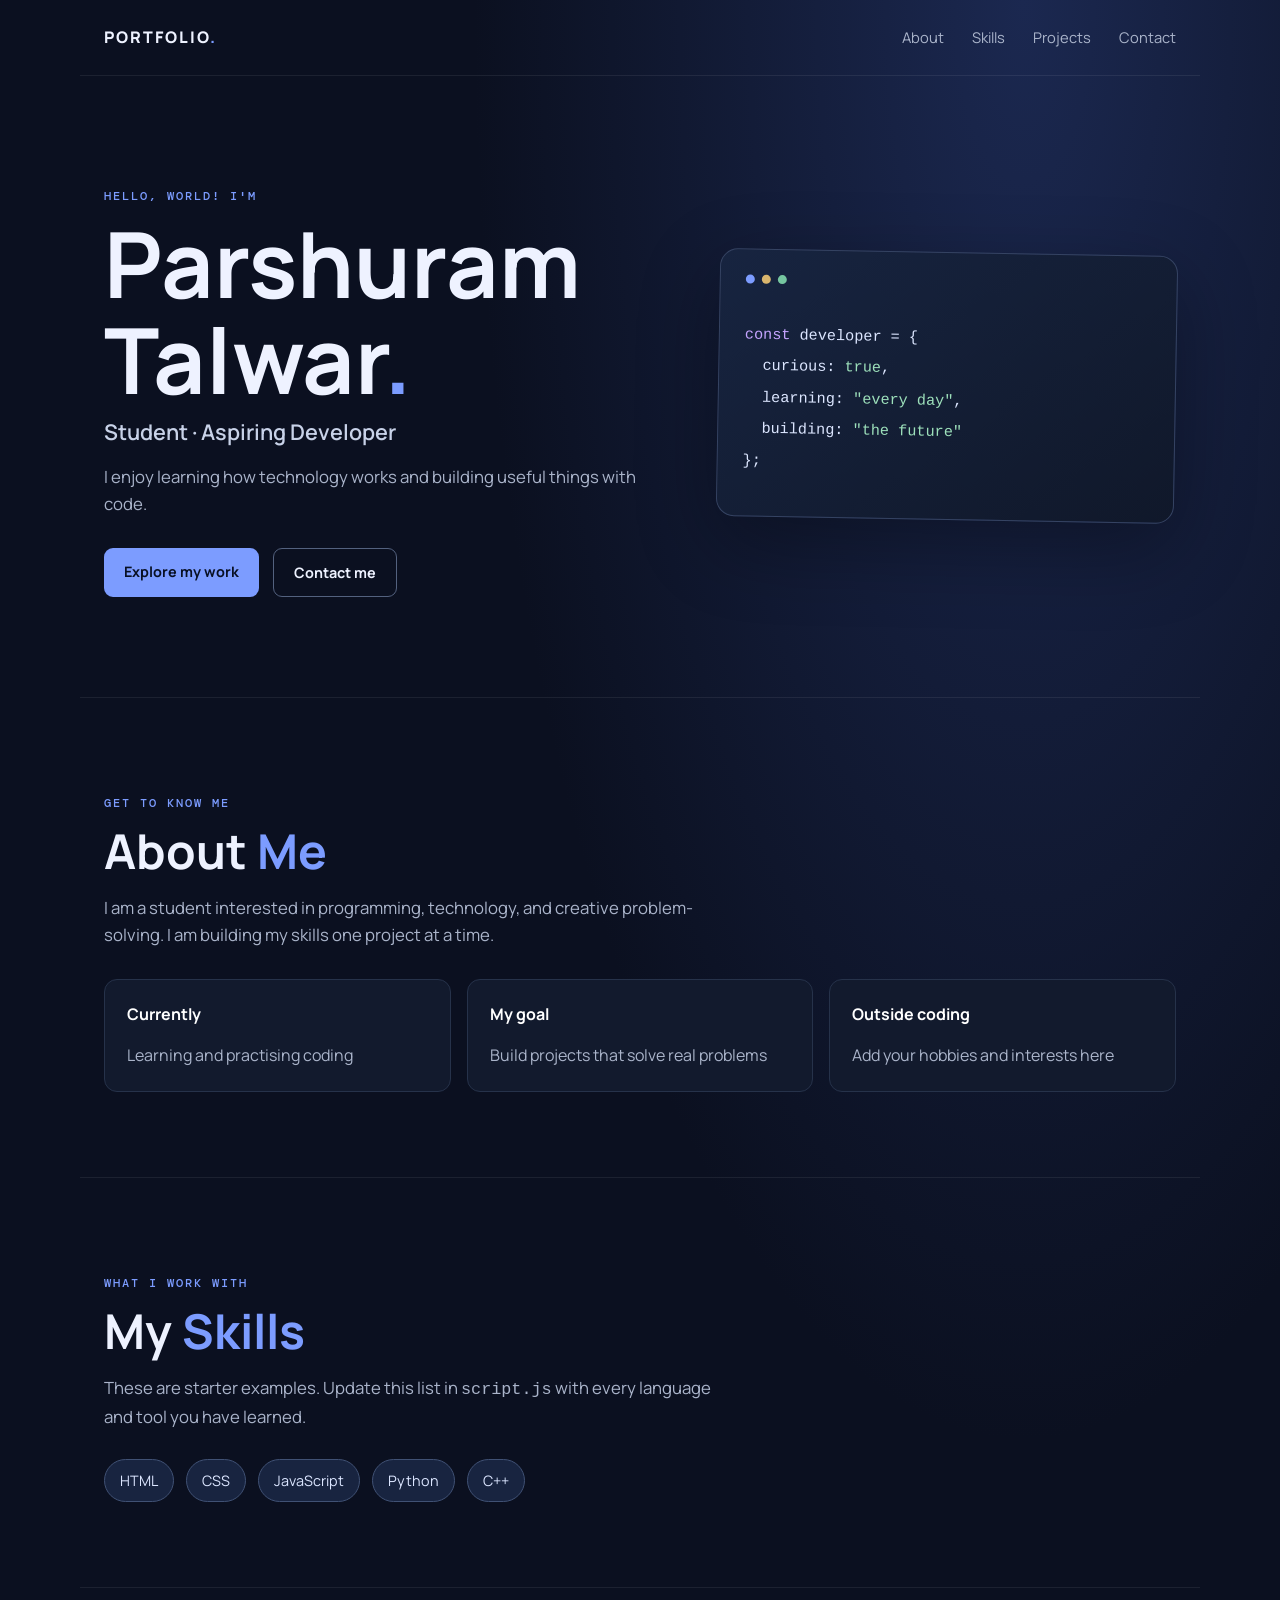
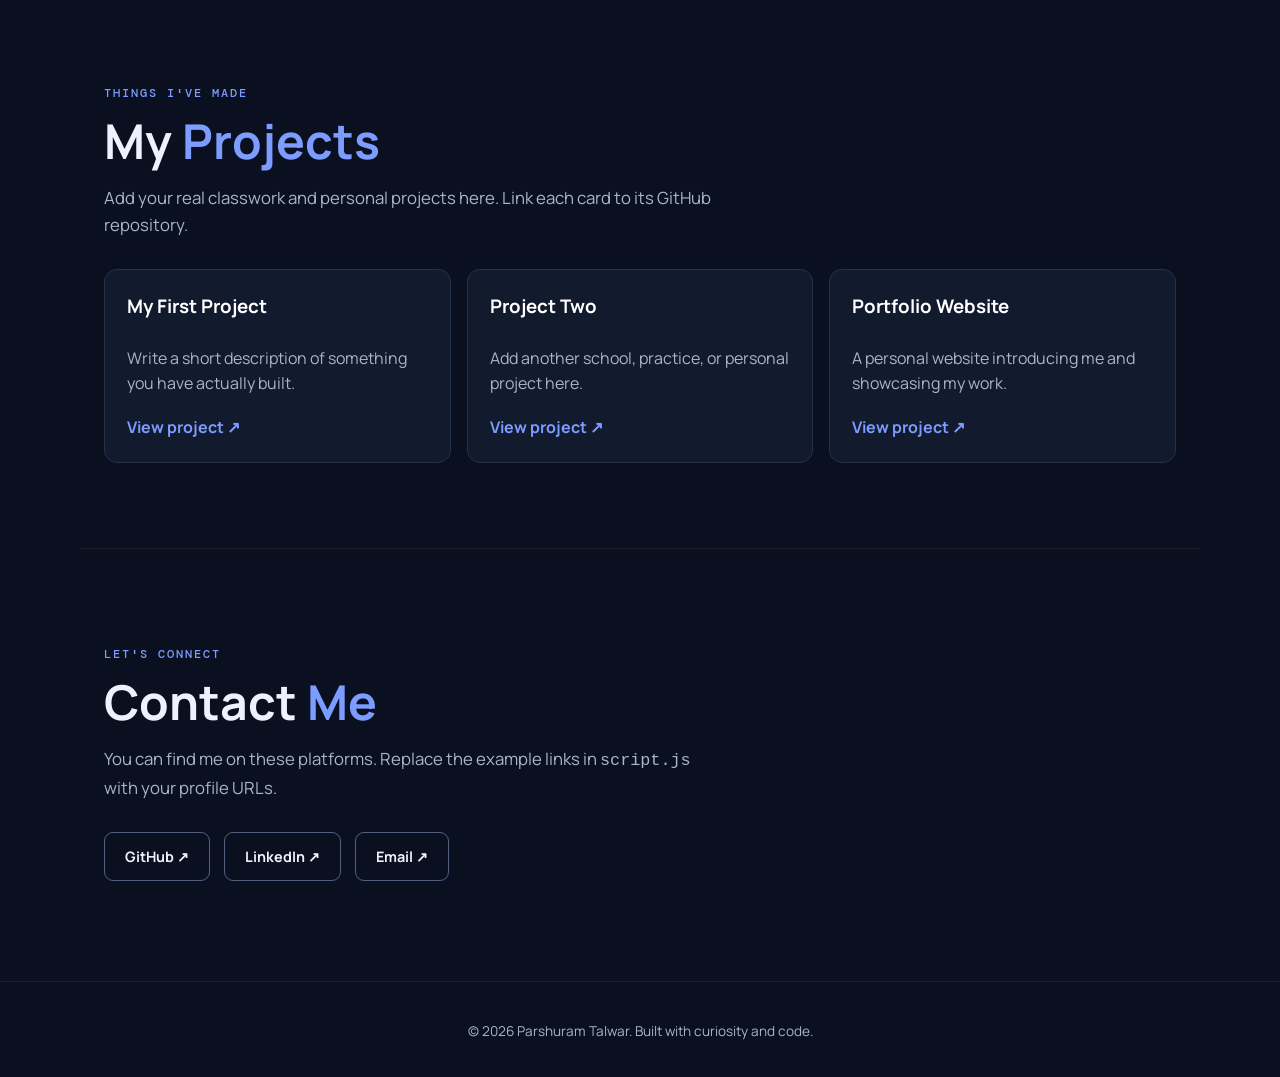
==== index.html @ 65257afc "Add files via upload" ====
<!DOCTYPE html>
<html lang="en">
<head>
  <meta charset="UTF-8" />
  <meta name="viewport" content="width=device-width, initial-scale=1.0" />
  <meta name="description" content="Student developer portfolio" />
  <title>Parshuram Talwar | Portfolio</title>
  <link rel="stylesheet" href="style.css" />
  <script src="script.js" defer></script>
</head>
<body>
  <header class="site-header">
    <a class="logo" href="#home">PORTFOLIO<span>.</span></a>
    <button class="menu-toggle" aria-label="Toggle navigation" aria-expanded="false">☰</button>
    <nav id="navigation">
      <a href="#about">About</a><a href="#skills">Skills</a>
      <a href="#projects">Projects</a><a href="#contact">Contact</a>
    </nav>
  </header>

  <main>
    <section class="hero" id="home">
      <div class="hero-content">
        <p class="eyebrow">HELLO, WORLD! I'M</p>
        <h1>Parshuram Talwar<span>.</span></h1>
        <h2>Student · Aspiring Developer</h2>
        <p class="intro">I enjoy learning how technology works and building useful things with code.</p>
        <div class="actions">
          <a class="button primary" href="#projects">Explore my work</a>
          <a class="button secondary" href="#contact">Contact me</a>
        </div>
      </div>
      <div class="hero-card" aria-label="Code illustration">
        <div class="window-dots"><i></i><i></i><i></i></div>
        <pre><code><span class="code-purple">const</span> developer = {
  curious: <span class="code-green">true</span>,
  learning: <span class="code-green">"every day"</span>,
  building: <span class="code-green">"the future"</span>
};</code></pre>
      </div>
    </section>

    <section class="section" id="about">
      <p class="eyebrow">GET TO KNOW ME</p>
      <h2>About <span>Me</span></h2>
      <p class="section-copy">I am a student interested in programming, technology, and creative problem-solving. I am building my skills one project at a time.</p>
      <div class="info-grid">
        <article class="info-card"><strong>Currently</strong><p>Learning and practising coding</p></article>
        <article class="info-card"><strong>My goal</strong><p>Build projects that solve real problems</p></article>
        <article class="info-card"><strong>Outside coding</strong><p>Add your hobbies and interests here</p></article>
      </div>
    </section>

    <section class="section" id="skills">
      <p class="eyebrow">WHAT I WORK WITH</p>
      <h2>My <span>Skills</span></h2>
      <p class="section-copy">These are starter examples. Update this list in <code>script.js</code> with every language and tool you have learned.</p>
      <div class="skills-list" id="skills-list"></div>
    </section>

    <section class="section" id="projects">
      <p class="eyebrow">THINGS I'VE MADE</p>
      <h2>My <span>Projects</span></h2>
      <p class="section-copy">Add your real classwork and personal projects here. Link each card to its GitHub repository.</p>
      <div class="project-grid" id="project-list"></div>
    </section>

    <section class="section contact-section" id="contact">
      <p class="eyebrow">LET'S CONNECT</p>
      <h2>Contact <span>Me</span></h2>
      <p class="section-copy">You can find me on these platforms. Replace the example links in <code>script.js</code> with your profile URLs.</p>
      <div class="actions social-links" id="social-links"></div>
    </section>
  </main>

  <footer><p>© <span id="year"></span> Parshuram Talwar. Built with curiosity and code.</p></footer>
</body>
</html>
---- style.css ----
@import url('https://fonts.googleapis.com/css2?family=DM+Mono:wght@400;500&family=Manrope:wght@400;500;600;700;800&display=swap');
:root{--bg:#0b1020;--panel:#121a2d;--text:#eef2ff;--muted:#aab4ca;--accent:#7c9cff;--line:#26324a}
*{box-sizing:border-box}html{scroll-behavior:smooth}body{margin:0;background:radial-gradient(ellipse at 80% 0%,#1b2850 0,transparent 38%),var(--bg);color:var(--text);font-family:Manrope,Arial,sans-serif;line-height:1.6}
a{color:inherit;text-decoration:none}.site-header{height:76px;max-width:1120px;margin:auto;padding:0 24px;display:flex;align-items:center;justify-content:space-between;border-bottom:1px solid #ffffff12}
.logo{font-weight:800;letter-spacing:2px}.logo span,h1 span,h2 span{color:var(--accent)}nav{display:flex;gap:28px;color:var(--muted);font-size:.92rem}nav a:hover{color:white}.menu-toggle{display:none;background:none;border:0;color:white;font-size:1.5rem}
.hero{max-width:1120px;min-height:590px;margin:auto;padding:100px 24px;display:grid;grid-template-columns:1.1fr .9fr;align-items:center;gap:55px}.eyebrow{font:500 .75rem 'DM Mono',monospace;letter-spacing:2px;color:var(--accent)}h1{font-size:clamp(3.2rem,8vw,5.7rem);line-height:1.05;margin:12px 0}h2{font-size:clamp(2rem,4vw,3rem);line-height:1.15;margin:10px 0 20px}.hero h2{font-size:1.35rem;color:#c8d2e8;font-weight:600}.intro,.section-copy{max-width:620px;color:var(--muted);font-size:1.05rem}.actions{display:flex;gap:14px;flex-wrap:wrap;margin-top:30px}.button{padding:12px 20px;border-radius:9px;font-weight:700;font-size:.9rem}.primary{background:var(--accent);color:#081024}.secondary{border:1px solid #53617e;color:var(--text)}.hero-card{background:linear-gradient(145deg,#172440,#10182a);border:1px solid #354362;border-radius:18px;padding:25px;box-shadow:0 25px 80px #0005;transform:rotate(1deg)}.window-dots{display:flex;gap:7px;margin-bottom:35px}.window-dots i{width:9px;height:9px;border-radius:50%;background:#7c9cff}.window-dots i:nth-child(2){background:#d9b56d}.window-dots i:nth-child(3){background:#76c6a0}pre{white-space:pre-wrap;color:#dce6ff;font: .95rem/2 'DM Mono',monospace}.code-purple{color:#c5a4ff}.code-green{color:#9de0bb}
.section{max-width:1120px;margin:auto;padding:85px 24px;border-top:1px solid #ffffff12}.section h2{margin-bottom:12px}.info-grid,.project-grid{display:grid;grid-template-columns:repeat(3,1fr);gap:16px;margin-top:30px}.info-card,.project-card{background:var(--panel);border:1px solid var(--line);border-radius:13px;padding:22px}.info-card strong,.project-card h3{color:#fff}.info-card p,.project-card p{color:var(--muted);margin-bottom:0}.skills-list{display:flex;flex-wrap:wrap;gap:12px;margin-top:28px}.skill{border:1px solid #405174;background:#182440;color:#dce6ff;padding:9px 15px;border-radius:999px;font-size:.9rem}.project-card{display:flex;flex-direction:column;min-height:190px}.project-card h3{margin:0 0 8px}.project-card a{color:var(--accent);font-weight:700;margin-top:auto;padding-top:18px}.contact-section{padding-bottom:100px}footer{text-align:center;color:var(--muted);padding:25px;border-top:1px solid #ffffff12;font-size:.85rem}
@media(max-width:760px){.hero{grid-template-columns:1fr;padding-top:75px;gap:35px}.hero-card{transform:none}.info-grid,.project-grid{grid-template-columns:1fr}nav{display:none;position:absolute;top:76px;left:0;right:0;background:#111a2e;padding:20px 24px;flex-direction:column;gap:15px}nav.open{display:flex}.menu-toggle{display:block}}
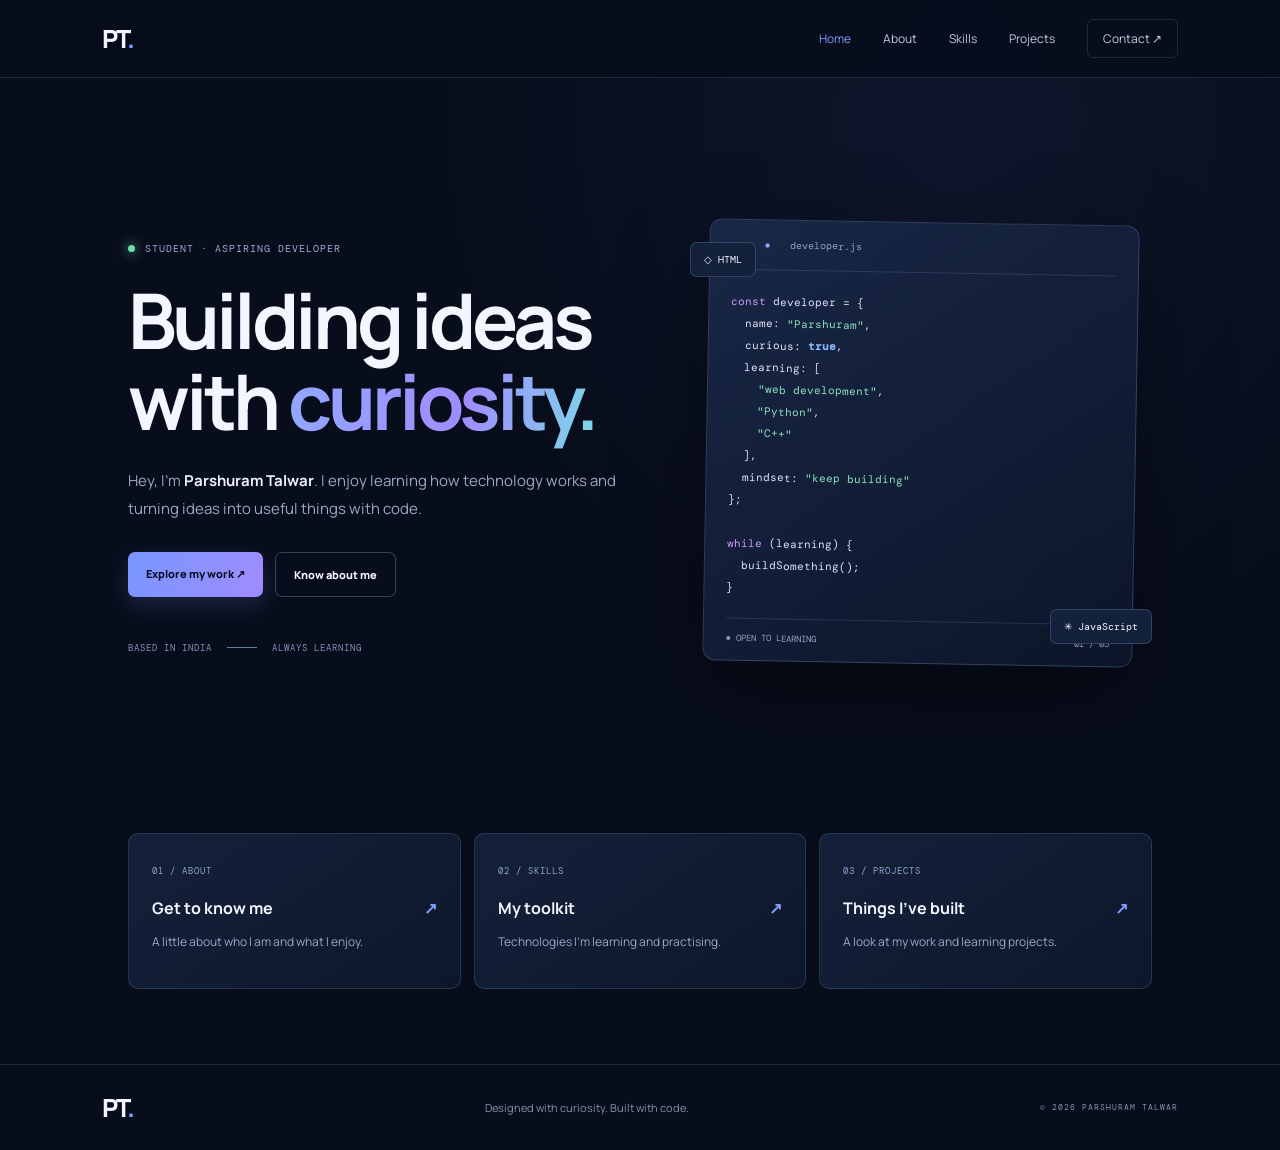
==== commit 9c5e71ab: "Add files via upload" ====
--- a/index.html
+++ b/index.html
@@ -1,78 +1,14 @@
-<!DOCTYPE html>
-<html lang="en">
-<head>
-  <meta charset="UTF-8" />
-  <meta name="viewport" content="width=device-width, initial-scale=1.0" />
-  <meta name="description" content="Student developer portfolio" />
-  <title>Parshuram Talwar | Portfolio</title>
-  <link rel="stylesheet" href="style.css" />
-  <script src="script.js" defer></script>
-</head>
-<body>
-  <header class="site-header">
-    <a class="logo" href="#home">PORTFOLIO<span>.</span></a>
-    <button class="menu-toggle" aria-label="Toggle navigation" aria-expanded="false">☰</button>
-    <nav id="navigation">
-      <a href="#about">About</a><a href="#skills">Skills</a>
-      <a href="#projects">Projects</a><a href="#contact">Contact</a>
-    </nav>
-  </header>
+<!doctype html><html lang="en"><head><meta charset="utf-8"><meta name="viewport" content="width=device-width,initial-scale=1"><meta name="theme-color" content="#080d1b"><title>Parshuram Talwar | Home</title><link rel="preconnect" href="https://fonts.googleapis.com"><link href="https://fonts.googleapis.com/css2?family=DM+Mono:wght@400;500&family=Manrope:wght@400;500;600;700;800&display=swap" rel="stylesheet"><link rel="stylesheet" href="style.css"></head><body><header class="topbar"><a class="brand" href="index.html">PT<span>.</span></a><button class="menu-toggle" aria-label="Toggle navigation" aria-expanded="false">☰</button><nav class="nav"><a class="active" href="index.html">Home</a><a href="about.html">About</a><a href="skills.html">Skills</a><a href="projects.html">Projects</a><a class="nav-cta" href="contact.html">Contact ↗</a></nav></header><main class="hero page"><div class="hero-copy"><p class="eyebrow"><i></i> STUDENT · ASPIRING DEVELOPER</p><h1>Building ideas<br>with <span class="gradient">curiosity.</span></h1><p class="lead">Hey, I'm <b>Parshuram Talwar</b>. I enjoy learning how technology works and turning ideas into useful things with code.</p><div class="actions"><a class="btn primary" href="projects.html">Explore my work ↗</a><a class="btn secondary" href="about.html">Know about me</a></div><div class="meta">BASED IN INDIA <span></span> ALWAYS LEARNING</div></div><div class="visual"><div class="glow"></div><div class="code-card"><div class="code-head"><span>● ● ●</span> developer.js</div><pre><em>const</em> developer = {
+  name: <b>"Parshuram"</b>,
+  curious: <strong>true</strong>,
+  learning: [
+    <b>"web development"</b>,
+    <b>"Python"</b>,
+    <b>"C++"</b>
+  ],
+  mindset: <b>"keep building"</b>
+};
 
-  <main>
-    <section class="hero" id="home">
-      <div class="hero-content">
-        <p class="eyebrow">HELLO, WORLD! I'M</p>
-        <h1>Parshuram Talwar<span>.</span></h1>
-        <h2>Student · Aspiring Developer</h2>
-        <p class="intro">I enjoy learning how technology works and building useful things with code.</p>
-        <div class="actions">
-          <a class="button primary" href="#projects">Explore my work</a>
-          <a class="button secondary" href="#contact">Contact me</a>
-        </div>
-      </div>
-      <div class="hero-card" aria-label="Code illustration">
-        <div class="window-dots"><i></i><i></i><i></i></div>
-        <pre><code><span class="code-purple">const</span> developer = {
-  curious: <span class="code-green">true</span>,
-  learning: <span class="code-green">"every day"</span>,
-  building: <span class="code-green">"the future"</span>
-};</code></pre>
-      </div>
-    </section>
-
-    <section class="section" id="about">
-      <p class="eyebrow">GET TO KNOW ME</p>
-      <h2>About <span>Me</span></h2>
-      <p class="section-copy">I am a student interested in programming, technology, and creative problem-solving. I am building my skills one project at a time.</p>
-      <div class="info-grid">
-        <article class="info-card"><strong>Currently</strong><p>Learning and practising coding</p></article>
-        <article class="info-card"><strong>My goal</strong><p>Build projects that solve real problems</p></article>
-        <article class="info-card"><strong>Outside coding</strong><p>Add your hobbies and interests here</p></article>
-      </div>
-    </section>
-
-    <section class="section" id="skills">
-      <p class="eyebrow">WHAT I WORK WITH</p>
-      <h2>My <span>Skills</span></h2>
-      <p class="section-copy">These are starter examples. Update this list in <code>script.js</code> with every language and tool you have learned.</p>
-      <div class="skills-list" id="skills-list"></div>
-    </section>
-
-    <section class="section" id="projects">
-      <p class="eyebrow">THINGS I'VE MADE</p>
-      <h2>My <span>Projects</span></h2>
-      <p class="section-copy">Add your real classwork and personal projects here. Link each card to its GitHub repository.</p>
-      <div class="project-grid" id="project-list"></div>
-    </section>
-
-    <section class="section contact-section" id="contact">
-      <p class="eyebrow">LET'S CONNECT</p>
-      <h2>Contact <span>Me</span></h2>
-      <p class="section-copy">You can find me on these platforms. Replace the example links in <code>script.js</code> with your profile URLs.</p>
-      <div class="actions social-links" id="social-links"></div>
-    </section>
-  </main>
-
-  <footer><p>© <span id="year"></span> Parshuram Talwar. Built with curiosity and code.</p></footer>
-</body>
-</html>
+<em>while</em> (learning) {
+  buildSomething();
+}</pre><div class="code-foot">● OPEN TO LEARNING <span>01 / 05</span></div></div><div class="chip chip-a">◇ HTML</div><div class="chip chip-b">✳ JavaScript</div></div></main><section class="quick-links"><a href="about.html"><small>01 / ABOUT</small><b>Get to know me <span>↗</span></b><p>A little about who I am and what I enjoy.</p></a><a href="skills.html"><small>02 / SKILLS</small><b>My toolkit <span>↗</span></b><p>Technologies I'm learning and practising.</p></a><a href="projects.html"><small>03 / PROJECTS</small><b>Things I've built <span>↗</span></b><p>A look at my work and learning projects.</p></a></section><footer><a class="brand" href="index.html">PT<span>.</span></a><p>Designed with curiosity. Built with code.</p><small>© <span id="year"></span> PARSHURAM TALWAR</small></footer><script src="script.js"></script></body></html>
--- a/style.css
+++ b/style.css
@@ -1,8 +1 @@
-@import url('https://fonts.googleapis.com/css2?family=DM+Mono:wght@400;500&family=Manrope:wght@400;500;600;700;800&display=swap');
-:root{--bg:#0b1020;--panel:#121a2d;--text:#eef2ff;--muted:#aab4ca;--accent:#7c9cff;--line:#26324a}
-*{box-sizing:border-box}html{scroll-behavior:smooth}body{margin:0;background:radial-gradient(ellipse at 80% 0%,#1b2850 0,transparent 38%),var(--bg);color:var(--text);font-family:Manrope,Arial,sans-serif;line-height:1.6}
-a{color:inherit;text-decoration:none}.site-header{height:76px;max-width:1120px;margin:auto;padding:0 24px;display:flex;align-items:center;justify-content:space-between;border-bottom:1px solid #ffffff12}
-.logo{font-weight:800;letter-spacing:2px}.logo span,h1 span,h2 span{color:var(--accent)}nav{display:flex;gap:28px;color:var(--muted);font-size:.92rem}nav a:hover{color:white}.menu-toggle{display:none;background:none;border:0;color:white;font-size:1.5rem}
-.hero{max-width:1120px;min-height:590px;margin:auto;padding:100px 24px;display:grid;grid-template-columns:1.1fr .9fr;align-items:center;gap:55px}.eyebrow{font:500 .75rem 'DM Mono',monospace;letter-spacing:2px;color:var(--accent)}h1{font-size:clamp(3.2rem,8vw,5.7rem);line-height:1.05;margin:12px 0}h2{font-size:clamp(2rem,4vw,3rem);line-height:1.15;margin:10px 0 20px}.hero h2{font-size:1.35rem;color:#c8d2e8;font-weight:600}.intro,.section-copy{max-width:620px;color:var(--muted);font-size:1.05rem}.actions{display:flex;gap:14px;flex-wrap:wrap;margin-top:30px}.button{padding:12px 20px;border-radius:9px;font-weight:700;font-size:.9rem}.primary{background:var(--accent);color:#081024}.secondary{border:1px solid #53617e;color:var(--text)}.hero-card{background:linear-gradient(145deg,#172440,#10182a);border:1px solid #354362;border-radius:18px;padding:25px;box-shadow:0 25px 80px #0005;transform:rotate(1deg)}.window-dots{display:flex;gap:7px;margin-bottom:35px}.window-dots i{width:9px;height:9px;border-radius:50%;background:#7c9cff}.window-dots i:nth-child(2){background:#d9b56d}.window-dots i:nth-child(3){background:#76c6a0}pre{white-space:pre-wrap;color:#dce6ff;font: .95rem/2 'DM Mono',monospace}.code-purple{color:#c5a4ff}.code-green{color:#9de0bb}
-.section{max-width:1120px;margin:auto;padding:85px 24px;border-top:1px solid #ffffff12}.section h2{margin-bottom:12px}.info-grid,.project-grid{display:grid;grid-template-columns:repeat(3,1fr);gap:16px;margin-top:30px}.info-card,.project-card{background:var(--panel);border:1px solid var(--line);border-radius:13px;padding:22px}.info-card strong,.project-card h3{color:#fff}.info-card p,.project-card p{color:var(--muted);margin-bottom:0}.skills-list{display:flex;flex-wrap:wrap;gap:12px;margin-top:28px}.skill{border:1px solid #405174;background:#182440;color:#dce6ff;padding:9px 15px;border-radius:999px;font-size:.9rem}.project-card{display:flex;flex-direction:column;min-height:190px}.project-card h3{margin:0 0 8px}.project-card a{color:var(--accent);font-weight:700;margin-top:auto;padding-top:18px}.contact-section{padding-bottom:100px}footer{text-align:center;color:var(--muted);padding:25px;border-top:1px solid #ffffff12;font-size:.85rem}
-@media(max-width:760px){.hero{grid-template-columns:1fr;padding-top:75px;gap:35px}.hero-card{transform:none}.info-grid,.project-grid{grid-template-columns:1fr}nav{display:none;position:absolute;top:76px;left:0;right:0;background:#111a2e;padding:20px 24px;flex-direction:column;gap:15px}nav.open{display:flex}.menu-toggle{display:block}}
+:root{--bg:#080d1b;--panel:#111d35;--text:#f3f6ff;--muted:#9aa8c3;--blue:#829bff;--line:rgba(167,187,230,.16);--mono:"DM Mono",monospace;--sans:"Manrope",sans-serif}*{box-sizing:border-box}html{scroll-behavior:smooth}body{margin:0;background:radial-gradient(ellipse at 75% 10%,#25386a38,transparent 38%),var(--bg);color:var(--text);font-family:var(--sans);min-height:100vh}a{color:inherit;text-decoration:none}.topbar{height:78px;padding:0 8%;display:flex;align-items:center;justify-content:space-between;border-bottom:1px solid var(--line);position:sticky;top:0;z-index:5;background:#080d1bed;backdrop-filter:blur(16px)}.brand{font-size:25px;font-weight:800;letter-spacing:-2px}.brand span{color:var(--blue)}.nav{display:flex;align-items:center;gap:32px;color:#c3cce0;font-size:12px}.nav a:hover,.nav a.active{color:var(--blue)}.nav-cta{border:1px solid var(--line);padding:10px 15px;border-radius:6px}.menu-toggle{display:none}.page{padding:100px 10%;min-height:calc(100vh - 145px)}.hero{display:grid;grid-template-columns:1.05fr .95fr;align-items:center;gap:5%;padding-top:75px}.eyebrow,.meta,.label,.scroll,small{font-family:var(--mono);letter-spacing:1px}.eyebrow{font-size:10px;color:#9aadd2;display:flex;align-items:center;gap:10px}.eyebrow i{width:7px;height:7px;border-radius:50%;background:#70ddb0;box-shadow:0 0 12px #70ddb0}.hero h1,.page-title{font-size:clamp(52px,6vw,78px);line-height:1.05;letter-spacing:-4px;margin:25px 0}.gradient{background:linear-gradient(100deg,#91a9ff,#a08cff 58%,#7bd8e8);color:transparent;background-clip:text}.lead{max-width:520px;color:var(--muted);font-size:15px;line-height:1.9}.lead b{color:#edf1ff}.actions{display:flex;gap:12px;flex-wrap:wrap;margin-top:28px}.btn{display:inline-block;padding:14px 18px;border-radius:7px;font-size:11px;font-weight:800;transition:.2s}.btn:hover{transform:translateY(-3px)}.primary{background:linear-gradient(110deg,#7896ff,#a08cff);color:#081020;box-shadow:0 8px 25px #7896ff30}.secondary{border:1px solid #9aadd255}.meta{display:flex;gap:15px;align-items:center;margin-top:45px;font-size:9px;color:#8294b4}.meta span{height:1px;width:30px;background:#64799e}.visual{min-height:370px;display:grid;place-items:center;position:relative}.glow{position:absolute;width:330px;height:330px;border-radius:50%;background:radial-gradient(circle,#657dff30,transparent 68%)}.code-card{z-index:1;width:min(100%,430px);padding:0 22px 16px;border:1px solid #9bb3ee38;border-radius:13px;background:linear-gradient(145deg,#192746,#0c1529);box-shadow:0 30px 90px #0006;transform:rotate(1deg)}.code-head{height:50px;border-bottom:1px solid var(--line);display:flex;align-items:center;gap:18px;font:10px var(--mono);color:#8fa1c4}.code-head span{color:#8fa7ff;letter-spacing:2px}.code-card pre{white-space:pre-wrap;font:11px/2 var(--mono);color:#dbe5ff;margin:20px 0}.code-card pre em{color:#c59cff;font-style:normal}.code-card pre b{color:#8de0bd;font-weight:400}.code-card pre strong{color:#89baff}.code-foot{border-top:1px solid var(--line);padding-top:13px;display:flex;justify-content:space-between;font:9px var(--mono);color:#8da0c5}.chip{position:absolute;z-index:2;padding:10px 13px;background:#14213b;border:1px solid #9bb3ee3b;border-radius:7px;font:10px var(--mono)}.chip-a{top:20px;left:0}.chip-b{bottom:20px;right:0}.quick-links{padding:0 10% 75px;display:grid;grid-template-columns:repeat(3,1fr);gap:13px}.quick-links>a,.panel{border:1px solid var(--line);border-radius:10px;background:linear-gradient(145deg,#14213a,#0d172b);padding:23px}.quick-links small,.contact-card small{font-size:9px;color:#8da2ce}.quick-links b{display:block;margin:18px 0 6px;font-size:16px}.quick-links b span,.contact-card h2 span{float:right;color:var(--blue)}.quick-links p,.panel p{font-size:12px;line-height:1.8;color:var(--muted)}.content .page-title{margin:25px 0 18px}.content-grid{display:grid;grid-template-columns:1fr 1fr;gap:16px;margin-top:45px}.panel h2{font-size:19px;margin:5px 0 15px}.panel p{font-size:13px}.next{margin-top:28px}.skill-grid{display:grid;grid-template-columns:repeat(3,1fr);gap:13px;margin-top:42px}.skill{padding:22px;border:1px solid var(--line);border-radius:10px;background:linear-gradient(145deg,#14213a,#0d172b)}.symbol{width:40px;height:40px;display:grid;place-items:center;border-radius:9px;background:#829bff20;color:#a9baff;font-weight:800;margin-bottom:18px}.symbol.css{color:#9cafff}.symbol.js{color:#f1d17d;background:#e7c45a18}.symbol.py{color:#8de0bd}.symbol.cpp{color:#c69cff}.skill h2{font-size:15px;margin:0 0 7px}.skill p{font-size:11px;line-height:1.7;color:var(--muted);min-height:38px}.skill small{font-size:8px;color:#8294b4}.project{display:grid;grid-template-columns:1fr 1fr;gap:30px;align-items:center;margin-top:40px}.project-art{min-height:260px;display:grid;place-items:center;border-radius:8px;background:radial-gradient(circle at 65% 20%,#7b8eff45,transparent 45%),#0a1224}.mini{width:72%;height:200px;padding:20px;border:1px solid #a6b8e344;border-radius:7px;background:#14213b;transform:rotate(-3deg)}.mini small{font-size:9px;color:#91a8ff}.mini h2{font-size:30px;line-height:1.05;margin:20px 0}.mini h2 i{font-style:normal;color:#91a8ff}.lines{height:3px;width:75%;background:#304261;box-shadow:0 8px #304261,0 16px #304261}.tags{display:flex;gap:7px;margin:18px 0}.tags span{font:9px var(--mono);padding:7px 9px;border:1px solid var(--line);border-radius:4px;color:#b4c4e4}.text-link{display:inline-block;color:#b8c9ff;font-size:12px;font-weight:700;margin-top:10px}.coming{display:flex;align-items:center;gap:15px;margin-top:14px}.coming>b{font-size:24px;color:#91a8ff}.coming p{margin:5px 0 0}.contact-grid{display:grid;grid-template-columns:1fr 1fr;gap:14px;margin:42px 0 25px}.contact-card{display:block;transition:.2s}.contact-card:hover{transform:translateY(-4px);border-color:#829bff88}.contact-card h2{font-size:24px;margin:25px 0 5px}footer{padding:24px 8%;border-top:1px solid var(--line);display:flex;align-items:center;justify-content:space-between}footer p{font-size:11px;color:#8293b2}footer small{font-size:8px;color:#8293b2}@media(max-width:800px){.page{padding-left:7%;padding-right:7%}.topbar{padding:0 7%}.skill-grid{grid-template-columns:repeat(2,1fr)}.quick-links{padding-left:7%;padding-right:7%}}@media(max-width:620px){.topbar{height:68px}.menu-toggle{display:block;border:1px solid var(--line);border-radius:6px;background:transparent;color:white;padding:7px 11px;font-size:18px}.nav{display:none;position:absolute;top:67px;left:0;right:0;background:#0c1528;padding:12px 7%;flex-direction:column;align-items:stretch;gap:0;border-bottom:1px solid var(--line)}.nav.open{display:flex}.nav a{padding:13px 0}.nav .nav-cta{padding:12px;margin-top:6px}.page{padding-top:65px;padding-bottom:65px}.hero{display:block;padding-top:65px}.hero h1,.page-title{font-size:clamp(45px,12vw,62px);letter-spacing:-3px}.lead{font-size:13px}.visual{min-height:300px;margin-top:35px}.code-card{padding:0 14px 13px}.code-card pre{font-size:9px}.chip-a{top:10px}.chip-b{bottom:10px}.quick-links{grid-template-columns:1fr;padding-bottom:50px}.quick-links>a{padding:18px}.content-grid,.contact-grid{grid-template-columns:1fr}.skill-grid{grid-template-columns:1fr 1fr;gap:9px}.skill{padding:16px}.project{grid-template-columns:1fr;padding:14px;gap:18px}.project-art{min-height:220px}.mini{height:180px}.mini h2{font-size:25px}.coming{padding:17px}.contact-page .page-title{font-size:48px}footer{padding:22px 7%;flex-wrap:wrap;gap:8px}footer p{order:3;width:100%;margin:0}footer small{font-size:7px}}
